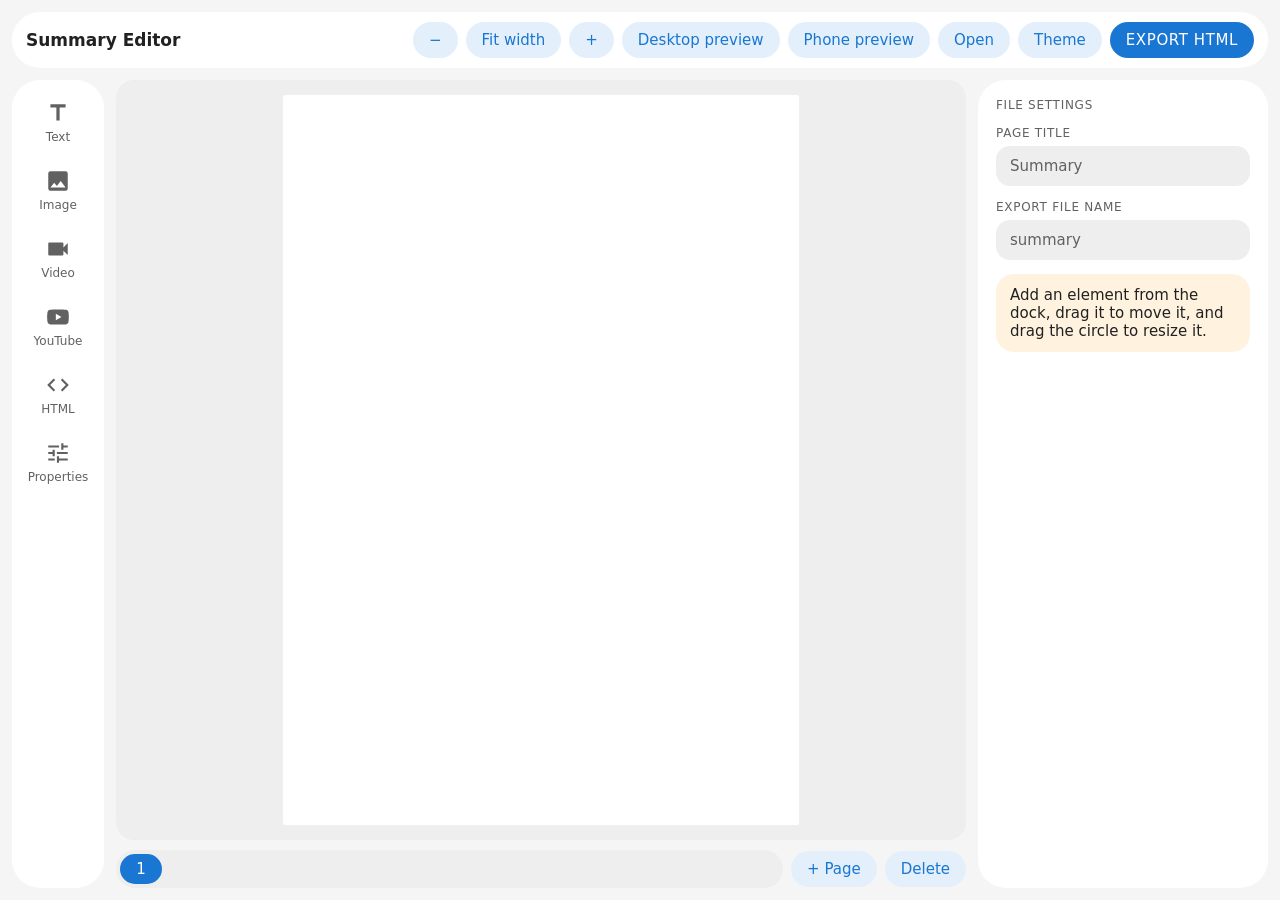
==== index.html @ d38b4205 "the editor page (early version) 0.4" ====
<!doctype html>
<html lang="en" dir="ltr"><head><meta charset="utf-8">
<meta name="viewport" content="width=device-width,initial-scale=1">
<title>Summary Editor</title>
<style>
:root{--bg:#f5f5f5;--card:#fff;--tx:#212121;--mu:#616161;--ac:#1976d2;--on:#fff;--tint:#e3f0fc;--fld:#eee;--cv:#eee;--warn:#fff3e0;--red:#d32f2f;--sp:cubic-bezier(.34,1.56,.64,1)}
html[data-theme=dark]{--bg:#121212;--card:#1e1e1e;--tx:#e8e8e8;--mu:#a3a3a3;--ac:#64b5f6;--on:#0d2438;--tint:#203447;--fld:#2a2a2a;--cv:#2a2a2a;--warn:#3b2c17;--red:#ef5350}
*{box-sizing:border-box}[hidden]{display:none!important}
html,body{overflow:hidden}body{-webkit-user-select:none;user-select:none;-webkit-touch-callout:none}input,textarea{-webkit-user-select:text;user-select:text}body{margin:0;height:100dvh;display:flex;flex-direction:column;gap:12px;padding:12px;background:var(--bg);color:var(--tx);font:15px Roboto,"Segoe UI",Tahoma,system-ui,sans-serif}
button,input,textarea{font:inherit;color:inherit}
button{border:0;border-radius:999px;padding:9px 16px;background:var(--tint);color:var(--ac);font-weight:500;cursor:pointer;transition:transform .3s var(--sp),background .2s,padding .2s,color .2s}
button:active{transform:scale(1.04)}
:focus-visible{outline:2px solid var(--ac);outline-offset:2px}
.pb{background:var(--ac);color:var(--on);text-transform:uppercase;letter-spacing:.04em}
.pb:active{background:var(--red);color:#fff;padding-inline:28px}
#tb{display:flex;gap:8px;align-items:center;overflow-x:auto;white-space:nowrap;background:var(--card);border-radius:28px;padding:10px 14px;scrollbar-width:none}
#tb>*{flex:none}.ttl{margin-inline-end:auto;font-size:17px}
#mid{flex:1;min-height:0;display:flex;gap:12px}
#dock,#pn{background:var(--card);border-radius:28px}
#dock{flex:none;padding:10px;display:flex;flex-direction:column;gap:4px;overflow:auto}
.tile{display:flex;flex-direction:column;align-items:center;gap:4px;border-radius:18px;padding:10px 4px;min-width:72px;background:none;color:var(--mu);font-size:12px}
.tile svg{flex:none;width:26px;height:26px;fill:currentColor}
.tile:hover,.tile:active{background:var(--tint);color:var(--ac)}
#cen{flex:1;min-width:0;min-height:0;display:flex;flex-direction:column;gap:10px}
#st{flex:1;min-height:0;display:flex;overflow:auto;padding:15px;background:var(--cv);border-radius:18px}
#pw{margin:auto;flex:none;position:relative}
#pg{width:794px;height:1123px;background:#fff;position:absolute;left:0;top:0;transform-origin:0 0;direction:ltr;overflow:hidden;border-radius:4px}
.el{position:absolute;color:#111}.el *{pointer-events:none}#pg .el{cursor:move;touch-action:none}.sl{outline:2px solid var(--ac)}
.el>*:not(.hd){border-radius:inherit;overflow:hidden}
.hd{position:absolute;pointer-events:auto!important}
.hd.c{width:22px;height:22px;background:var(--ac);border-radius:50%}
.hd[data-h=nw]{left:-11px;top:-11px;cursor:nwse-resize}.hd[data-h=se]{right:-11px;bottom:-11px;cursor:nwse-resize}
.hd[data-h=ne]{right:-11px;top:-11px;cursor:nesw-resize}.hd[data-h=sw]{left:-11px;bottom:-11px;cursor:nesw-resize}
.hd[data-h=n],.hd[data-h=s]{left:11px;right:11px;height:14px;cursor:ns-resize}
.hd[data-h=n]{top:-7px}.hd[data-h=s]{bottom:-7px}
.hd[data-h=e],.hd[data-h=w]{top:11px;bottom:11px;width:14px;cursor:ew-resize}
.hd[data-h=e]{right:-7px}.hd[data-h=w]{left:-7px}
.hd:not(.c)::after{content:"";position:absolute;left:50%;top:50%;width:28px;height:6px;margin:-3px -14px;background:var(--ac);border-radius:99px}
.hd[data-h=e]::after,.hd[data-h=w]::after{width:6px;height:28px;margin:-14px -3px}
#tabs{display:flex;gap:8px;align-items:center}
.seg{position:relative;display:flex;flex:1;min-width:0;overflow-x:auto;background:var(--fld);border-radius:999px;padding:4px;touch-action:none;scrollbar-width:none}
#lens{position:absolute;top:4px;bottom:4px;left:0;width:0;background:var(--ac);border-radius:999px;transition:transform .4s var(--sp),width .3s}
.seg button{position:relative;flex:none;min-width:42px;padding:6px 12px;background:none;color:var(--tx);animation:pop .3s}
.seg button.on{color:var(--on)}
#pn{flex:none;width:290px;padding:18px;overflow:auto}
#pn>*{animation:pop .3s}
h4,label{display:block;margin:14px 0 6px;font-size:12px;font-weight:500;text-transform:uppercase;letter-spacing:.06em;color:var(--mu)}
h4{margin-top:0}
input:not([type=range]),textarea{width:100%;margin-top:6px;padding:11px 14px;border:0;border-radius:14px;background:var(--fld);outline:0;font-size:15px;text-transform:none;letter-spacing:0}
input:not([type=range]):focus,textarea:focus{outline:2px solid var(--ac)}
.note{background:var(--warn);border-radius:18px;padding:12px 14px;margin:14px 0;color:var(--tx)}
.row{display:flex;align-items:center;gap:8px}.row input[type=range]{flex:1;min-width:0}.row input[type=number]{width:72px;margin:0;padding:8px 10px}.row button{padding:6px 12px;text-transform:none;letter-spacing:0}
.bt{display:flex;flex-wrap:wrap;gap:8px;margin-top:14px}
input[type=range]{-webkit-appearance:none;appearance:none;width:100%;height:32px;margin:4px 0;padding:0;background:none;direction:ltr}
input[type=range]::-webkit-slider-runnable-track{height:14px;border-radius:99px;background:linear-gradient(var(--ac),var(--ac)) 0 0/var(--v,50%) 100% no-repeat var(--fld)}
input[type=range]::-moz-range-track{height:14px;border-radius:99px;background:var(--fld)}
input[type=range]::-moz-range-progress{height:14px;border-radius:99px;background:var(--ac)}
input[type=range]::-webkit-slider-thumb{-webkit-appearance:none;width:8px;height:32px;margin-top:-9px;border:0;border-radius:99px;background:var(--ac);transition:transform .25s var(--sp);transform:scale(calc(var(--sx,1)*var(--g,1)),var(--g,1))}
input[type=range]::-moz-range-thumb{width:8px;height:32px;border:0;border-radius:99px;background:var(--ac);transition:transform .25s var(--sp);transform:scale(calc(var(--sx,1)*var(--g,1)),var(--g,1))}
input[type=range]:active{--g:1.25}
dialog{border:0;border-radius:28px;padding:22px;background:var(--card);color:var(--tx);width:min(92vw,400px)}
dialog::backdrop{background:#757575}dialog[open]{animation:pop .3s}
#pv{position:fixed;inset:0;z-index:9;background:var(--bg);display:flex;flex-direction:column;align-items:center;justify-content:center;gap:10px;padding:12px}
#pv iframe{border:0;border-radius:18px;background:#fff;height:calc(100% - 56px);max-width:100%}
@keyframes pop{from{opacity:0;filter:blur(6px);transform:scale(.92)}}
@media(max-width:900px){#mid{flex-direction:column}#cen{order:1}#dock{order:3;flex-direction:row;padding:6px}.tile{flex:1;min-width:0}
#pn{order:2;flex:none;width:auto;max-height:0;padding:0 18px;transition:max-height .35s cubic-bezier(.2,.8,.2,1),padding .35s}#pn.open{max-height:38vh;padding:18px}}
@media(prefers-reduced-motion:reduce){*,::before,::after{animation:none!important;transition:none!important}}
</style></head><body>
<header id="tb"><b class="ttl">Summary Editor</b>
<button data-k="zo">−</button><button data-k="zf">Fit width</button><button data-k="zi">+</button>
<button data-k="pc">Desktop preview</button><button data-k="ph">Phone preview</button><button data-k="op">Open</button><button data-k="th">Theme</button><button data-k="ex" class="pb">Export HTML</button></header>
<main id="mid"><nav id="dock"></nav>
<section id="cen"><div id="st"><div id="pw"><div id="pg"></div></div></div>
<div id="tabs"><div class="seg" id="seg"><i id="lens"></i></div><button data-k="np">+ Page</button><button data-k="dp">Delete</button></div></section>
<aside id="pn"></aside></main>
<dialog id="dl"><h3 id="dh"></h3><input id="du" dir="ltr" placeholder="Paste link here"><div class="bt"><button id="dg" class="pb">Add link</button><button id="df">Choose file</button><button id="dx">Cancel</button></div></dialog>
<div id="pv" hidden><button class="pb" id="cl">Close</button><iframe id="fr"></iframe></div>
<script>
const W=794,H=1123,$=q=>document.querySelector(q);
let P=[{e:[]}],c=0,sel=null,s=1,nid=1,d=null,z=1,fw=false,M={t:'Summary',f:'summary'};
const cur=()=>P[c].e,F=()=>cur().find(e=>e.id==sel);
function mk(e){
 const q=t=>String(t).replace(/&/g,'&amp;').replace(/"/g,'&quot;').replace(/</g,'&lt;'),f='style="width:100%;height:100%;';
 let i;
 if(e.t=='img')i=`<img src="${q(e.v)}" ${f}object-fit:contain">`;
 else if(e.t=='vid')i=`<video src="${q(e.v)}" controls playsinline ${f}object-fit:contain"></video>`;
 else if(e.t=='yt'){const y=e.v.split('embed/')[1];i=/^https?:$/.test(location.protocol)?`<iframe src="${q(e.v)}" referrerpolicy="strict-origin-when-cross-origin" allowfullscreen ${f}border:0"></iframe>`:`<a href="https://youtu.be/${y}" target="_blank" style="display:flex;align-items:center;justify-content:center;width:100%;height:100%;background:#000 url(https://i.ytimg.com/vi/${y}/hqdefault.jpg) center/cover;color:#fff;font-size:56px;text-decoration:none">▶</a>`}
 else if(e.t=='html')i=`<iframe sandbox="allow-scripts" srcdoc="${q(e.v)}" ${f}border:0"></iframe>`;
 else i=`<div dir="auto" style="font-size:${e.fs||24}px;white-space:pre-wrap">${q(e.v)}</div>`;
 return `<div class="el" data-i="${e.id}" style="left:${e.x}px;top:${e.y}px;width:${e.w}px;height:${e.h}px;border-radius:${e.r||0}px;transform:rotate(${e.a||0}deg)">${i}</div>`}
function stage(){
 const st=$('#st');s=Math.max(.1,Math.min(1.5,(st.clientWidth-30)/W,fw?9:(st.clientHeight-30)/H))*z;
 $('#pw').style.cssText=`width:${W*s}px;height:${H*s}px`;
 const g=$('#pg');g.style.transform=`scale(${s})`;g.innerHTML=cur().map(mk).join('');
 const el=g.querySelector(`[data-i="${sel}"]`);
 if(el){el.classList.add('sl');el.insertAdjacentHTML('beforeend',['n','s','e','w'].map(h=>`<i class="hd" data-h="${h}"></i>`).join('')+['nw','ne','sw','se'].map(h=>`<i class="hd c" data-h="${h}"></i>`).join(''))}}
function draw(){
 stage();
 tabs();
 const e=F(),p=$('#pn');if(e)p.classList.add('open');
 if(!e){p.innerHTML='<h4>File settings</h4><label>Page title<input id="mt"></label><label>Export file name<input id="mf"></label><p class="note">Add an element from the dock, drag it to move it, and drag the circle to resize it.</p>';$('#mt').value=M.t;$('#mf').value=M.f;return}
 p.innerHTML=(e.t=='txt'||e.t=='html'?'<textarea id="tv" rows="8"></textarea>':'')+(e.t=='html'?'<h4 style="margin-top:16px">AI helper</h4><p class="note">Describe what you want, copy the prompt, paste it into any AI, then paste its answer in the box above.</p><textarea id="ai" rows="3" placeholder="e.g. an animated bar chart of monthly sales"></textarea><div class="bt"><button data-a="cp">Copy prompt</button></div>':'')
  +(e.t=='txt'?`<p>Font size <input id="fs" type="number" value="${e.fs||24}"></p>`:'')
  +`<label>Corner radius<div class="row"><input id="rr" type="range" min="0" max="400" value="${e.r||0}" style="--v:${(e.r||0)/4}%"><input id="rn" type="number" value="${e.r||0}"><button data-a="r0">Reset</button></div></label><label>Rotation<div class="row"><input id="ra" type="range" min="-180" max="180" value="${e.a||0}" style="--v:${((e.a||0)+180)/3.6}%"><input id="an" type="number" value="${e.a||0}"><button data-a="a0">Reset</button></div></label>`+'<div class="bt"><button data-a="dup">Duplicate</button><button data-a="del">Delete</button><button data-a="up">Forward</button><button data-a="dn">Back</button></div>';
 const t=$('#tv');if(t)t.value=e.v}
const AIP='You are generating an HTML snippet that will run inside a sandboxed iframe placed on an A4 page (794x1123 px) in a visual page editor. The user can resize the iframe freely. Rules: (1) Output ONE self-contained HTML snippet only, with no markdown fences and no explanation. (2) Inline all CSS and JavaScript. External resources are blocked except scripts from cdnjs.cloudflare.com or cdn.jsdelivr.net (use an exact pinned version) and Google Fonts. No remote images: use inline SVG, CSS or data URIs. (3) Start with html,body{margin:0;width:100%;height:100%} and make the layout fill and adapt to whatever size the iframe has (use %, flex, grid, vw/vh, SVG viewBox; avoid fixed pixel page sizes). (4) Transparent background unless I ask for one. Use a clean system font stack and set dir=rtl if the content is Arabic or another RTL language. (5) No alerts, popups, navigation, form submission or network requests. (6) Keep it reasonably short and working on both phone and desktop. What I want: ';
function sp(k,v,src){const e=F(),n=k=='r'?['rr','rn',0,400]:['ra','an',-180,180];v=Math.max(n[2],Math.min(n[3],+v||0));e[k]=v;
 const s=$('#'+n[0]);s.value=v;s.style.setProperty('--v',(v-n[2])/(n[3]-n[2])*100+'%');if(src!=n[1])$('#'+n[1]).value=v;stage()}
function tabs(){const g=$('#seg');
 if(g.querySelectorAll('button').length!=P.length){g.querySelectorAll('button').forEach(b=>b.remove());P.forEach((_,i)=>{const b=document.createElement('button');b.dataset.p=i;b.textContent=i+1;g.append(b)})}
 g.querySelectorAll('button').forEach(b=>b.classList.toggle('on',+b.dataset.p==c));
 const b=g.querySelector('.on'),Ln=$('#lens'),x=b.offsetLeft;Ln.style.width=b.offsetWidth+'px';Ln.style.transform=`translateX(${x}px) scaleX(1.15)`;
 clearTimeout(Ln.t);Ln.t=setTimeout(()=>Ln.style.transform=`translateX(${x}px)`,160)}
function add(t,v,w,h){const e={id:nid++,t,v,x:Math.round((W-w)/2),y:60,w:Math.round(w),h:Math.round(h)};cur().push(e);sel=e.id;draw()}
function pick(acc,cb,txt){const i=document.createElement('input');i.type='file';i.accept=acc;
 i.onchange=()=>{const r=new FileReader();r.onload=()=>cb(r.result);txt?r.readAsText(i.files[0]):r.readAsDataURL(i.files[0])};i.click()}
function exp(){
 const j=JSON.stringify({m:M,p:P}).replace(/</g,'\\u003c');
 return `<!doctype html><html lang="en" dir="ltr"><head><meta charset="utf-8"><meta name="viewport" content="width=device-width,initial-scale=1"><title>${M.t.replace(/</g,'&lt;')}</title><script>document.documentElement.style.setProperty('--s',Math.min(1.4,document.documentElement.clientWidth/794))<\/script><style>
:root{--s:.4}html{overflow-x:hidden}body{margin:0;padding-top:44px;background:#e4e6ea}
.w{width:calc(794px*var(--s));height:calc(1123px*var(--s));margin:0 auto 12px}
.p{width:794px;height:1123px;transform:scale(var(--s));transform-origin:0 0;background:#fff;position:relative;overflow:hidden;box-shadow:0 1px 8px #0003}
.el{position:absolute;color:#111;font-family:"Segoe UI",Tahoma,sans-serif}.el>*{border-radius:inherit;overflow:hidden}.w{overflow:hidden}
.pill{position:fixed;top:max(8px,env(safe-area-inset-top));left:50%;transform:translateX(-50%);background:#212121;color:#fff;border-radius:99px;padding:5px 14px;z-index:5;font:14px sans-serif;display:flex;gap:6px;align-items:center}
.pill input{width:42px;text-align:center;border:0;border-radius:6px;padding:2px;font:inherit}
@media(max-width:700px){.pill{font-size:28px;padding:10px 26px;gap:12px}.pill input{width:90px;font-size:28px}body{padding-top:96px}}@page{size:A4;margin:0}@media print{.pill{display:none}body{padding:0;background:#fff}.w{width:794px;height:1123px;margin:0;break-after:page}.p{transform:none;box-shadow:none}}
</style></head><body><div class="pill"><input id="n" type="number" value="1" min="1"><span>/ <b id="t"></b></span></div><div id="b"></div>
<script type="application/json" id="proj">${j}<\/script>
<script>const mk=${mk};
const P=JSON.parse(document.getElementById('proj').textContent).p,B=document.getElementById('b'),I=document.getElementById('n');
document.getElementById('t').textContent=P.length;
B.innerHTML=P.map(p=>'<div class="w"><div class="p">'+p.e.map(mk).join('')+'</div></div>').join('');
const ws=[...document.querySelectorAll('.w')];
const fit=()=>document.documentElement.style.setProperty('--s',Math.min(1.4,document.documentElement.clientWidth/794));fit();addEventListener('resize',fit);
addEventListener('scroll',()=>{let k=0;ws.forEach((w,i)=>{if(w.getBoundingClientRect().top<innerHeight/2)k=i});I.value=k+1});
I.onchange=()=>{const k=Math.min(ws.length,Math.max(1,+I.value||1));ws[k-1].scrollIntoView({behavior:'smooth'})};
<\/script></body></html>`}
function ask(h,file,cb,fcb){const D=$('#dl');$('#dh').textContent=h;$('#du').value='';$('#df').hidden=!file;D.showModal();
 $('#dg').onclick=()=>{const u=$('#du').value.trim();if(u){D.close();cb(u)}};
 $('#df').onclick=()=>{D.close();fcb()};$('#dx').onclick=()=>D.close()}
function prv(k){const f=$('#fr');f.style.width=k=='ph'?'390px':'96vw';f.srcdoc=exp();$('#pv').hidden=false}
$('#pv').onclick=e=>{if((e.target.id=='pv'||e.target.id=='cl')){$('#pv').hidden=true;$('#fr').srcdoc=''}};
document.onclick=ev=>{const b=ev.target.closest('[data-k]'),k=b&&b.dataset.k;if(!k)return;
 if(k=='txt')add('txt','Type here',300,60);
 if(k=='img')pick('image/*',v=>{const m=new Image;m.onload=()=>{const r=Math.min(1,600/m.width);add('img',v,m.width*r,m.height*r)};m.src=v});
 if(k=='vid')ask('Add video',1,u=>add('vid',u,480,270),()=>pick('video/*',v=>add('vid',v,480,270)));
 if(k=='yt')ask('YouTube link',0,u=>{const m=u.match(/(?:v=|youtu\.be\/|embed\/|shorts\/)([\w-]{11})/);m?add('yt','https://www.youtube.com/embed/'+m[1],480,270):alert('Invalid link')});
 if(k=='zi'||k=='zo'||k=='zf'){if(k=='zf'){fw=!fw;b.textContent=fw?'Fit page':'Fit width'}z=k=='zf'?1:Math.min(3,Math.max(.3,z*(k=='zi'?1.2:1/1.2)));stage()}
 if(k=='html')add('html','<h2 style="font-family:sans-serif">Custom HTML</h2>',400,200);
 if(k=='th'){tm=rt.dataset.theme=='dark'?'light':'dark';try{localStorage.setItem('th',tm)}catch(e){}ap()}
 if(k=='pp')$('#pn').classList.toggle('open');
 if(k=='np'){P.splice(c+1,0,{e:[]});c++;sel=null;draw()}
 if(k=='dp'&&P.length>1&&confirm('Delete this page?')){P.splice(c,1);c=Math.max(0,c-1);sel=null;draw()}
 if(k=='pc'||k=='ph')prv(k);
 if(k=='op')pick('.html',t=>{const m=t.match(/id="proj">([\s\S]*?)<\/script>/);if(!m)return alert('This file is not an editor project');const o=JSON.parse(m[1]);P=o.p||o;M=o.m||M;c=0;sel=null;nid=1+Math.max(0,...P.flatMap(p=>p.e.map(e=>e.id)));draw()},1);
 if(k=='ex'){const b=new Blob([exp()],{type:'text/html'}),a=document.createElement('a');a.href=URL.createObjectURL(b);a.download=(M.f||'summary').replace(/\.html$/i,'')+'.html';a.click();
  alert('Size: '+(b.size/1048576).toFixed(1)+' MB'+(b.size>2e7?' — large, consider linking videos':''))}};
const hit=ev=>{const b=document.elementFromPoint(ev.clientX,ev.clientY),q=b&&b.closest('[data-p]');if(q&&+q.dataset.p!=c){c=+q.dataset.p;sel=null;draw()}};
$('#seg').onpointerdown=hit;$('#seg').onpointermove=ev=>{if(ev.buttons)hit(ev)};
$('#pn').oninput=ev=>{const i=ev.target,e=F(),v=i.value;if(i.id=='ai')return;
 if(i.type=='range'){i.style.setProperty('--v',(v-i.min)/(i.max-i.min)*100+'%');i.style.setProperty('--sx',1+Math.min(.8,Math.abs(v-(+i.dataset.p||v))/12));i.dataset.p=v;clearTimeout(i.t);i.t=setTimeout(()=>i.style.setProperty('--sx',1),120)}
 if(i.id=='mt')return M.t=v;if(i.id=='mf')return M.f=v;
 if(i.id=='tv')e.v=v;if(i.id=='fs')e.fs=+v||24;if(i.id=='rr'||i.id=='rn')sp('r',v,i.id);if(i.id=='ra'||i.id=='an')sp('a',v,i.id);stage()};
$('#pn').onclick=ev=>{const a=ev.target.dataset.a,e=F(),L=cur(),i=L.indexOf(e);if(!a)return;
 if(a=='cp'){const x=AIP+($('#ai').value.trim()||'[describe what you want here]'),ta=document.createElement('textarea'),bt=ev.target;ta.value=x;document.body.append(ta);ta.select();try{navigator.clipboard.writeText(x)}catch(_){}document.execCommand('copy');ta.remove();bt.textContent='Copied!';setTimeout(()=>bt.textContent='Copy prompt',1500);return}
 if(a=='r0'||a=='a0')e[a[0]]=0;
 if(a=='del'){L.splice(i,1);sel=null}
 if(a=='dup'){const n={...e,id:nid++,x:e.x+20,y:e.y+20};L.push(n);sel=n.id}
 if(a=='up'&&i<L.length-1)[L[i],L[i+1]]=[L[i+1],L[i]];
 if(a=='dn'&&i>0)[L[i],L[i-1]]=[L[i-1],L[i]];
 draw()};
const pg=$('#pg');
pg.onpointerdown=ev=>{const el=ev.target.closest('.el');
 if(!el){sel=null;draw();return}
 const id=+el.dataset.i,ch=id!=sel;sel=id;const e=F();
 d={h:ev.target.dataset.h,x:ev.clientX,y:ev.clientY,ox:e.x,oy:e.y,ow:e.w,oh:e.h,e};
 if(ch)draw();pg.setPointerCapture(ev.pointerId)};
pg.onpointermove=ev=>{if(!d)return;const dx=(ev.clientX-d.x)/s,dy=(ev.clientY-d.y)/s,e=d.e;
 if(d.h){const a=(e.a||0)*Math.PI/180,co=Math.cos(a),si=Math.sin(a),u=dx*co+dy*si,v=dy*co-dx*si,h=d.h;let w=d.ow,ht=d.oh,sx=0,sy=0;
 if(h.includes('e')){w=Math.max(20,d.ow+u);sx=(w-d.ow)/2}
 if(h.includes('w')){w=Math.max(20,d.ow-u);sx=-(w-d.ow)/2}
 if(h.includes('s')){ht=Math.max(20,d.oh+v);sy=(ht-d.oh)/2}
 if(h.includes('n')){ht=Math.max(20,d.oh-v);sy=-(ht-d.oh)/2}
 const cx=d.ox+d.ow/2+sx*co-sy*si,cy=d.oy+d.oh/2+sx*si+sy*co;
 e.w=Math.round(w);e.h=Math.round(ht);e.x=Math.round(cx-w/2);e.y=Math.round(cy-ht/2)}else{e.x=Math.round(d.ox+dx);e.y=Math.round(d.oy+dy)}
 const n=pg.querySelector(`[data-i="${e.id}"]`);Object.assign(n.style,{left:e.x+'px',top:e.y+'px',width:e.w+'px',height:e.h+'px'})};
pg.onpointerup=()=>{d=null};
new ResizeObserver(stage).observe($('#st'));
addEventListener('keydown',e=>{if(e.key=='Delete'&&sel&&!/INPUT|TEXTAREA/.test(document.activeElement.tagName)){const L=cur();L.splice(L.indexOf(F()),1);sel=null;draw()}});
const IC={txt:['Text','M5 4v3h5.5v12h3V7H19V4z'],img:['Image','M21 19V5a2 2 0 00-2-2H5a2 2 0 00-2 2v14a2 2 0 002 2h14a2 2 0 002-2zM8.5 13.5l2.5 3 3.5-4.5 4.5 6H5z'],vid:['Video','M17 10.5V7a1 1 0 00-1-1H4a1 1 0 00-1 1v10a1 1 0 001 1h12a1 1 0 001-1v-3.5l4 4v-11z'],yt:['YouTube','M21.6 7.2a2.5 2.5 0 00-1.8-1.8C18.2 5 12 5 12 5s-6.2 0-7.8.4a2.5 2.5 0 00-1.8 1.8C2 8.8 2 12 2 12s0 3.2.4 4.8a2.5 2.5 0 001.8 1.8C5.8 19 12 19 12 19s6.2 0 7.8-.4a2.5 2.5 0 001.8-1.8c.4-1.6.4-4.8.4-4.8s0-3.2-.4-4.8zM10 15V9l5.2 3z'],html:['HTML','M9.4 16.6L4.8 12l4.6-4.6L8 6l-6 6 6 6zm5.2 0l4.6-4.6-4.6-4.6L16 6l6 6-6 6z'],pp:['Properties','M3 17v2h6v-2zM3 5v2h10V5zm10 16v-2h8v-2h-8v-2h-2v6zM7 9v2H3v2h4v2h2V9zm14 4v-2H11v2zm-6-4h2V7h4V5h-4V3h-2z']};
$('#dock').innerHTML=Object.entries(IC).map(([k,[n,d]])=>`<button class="tile" data-k="${k}" aria-label="${n}"><svg viewBox="0 0 24 24" aria-hidden="true"><path fill-rule="evenodd" d="${d}"/></svg><span>${n}</span></button>`).join('');
const rt=document.documentElement,mq=matchMedia('(prefers-color-scheme:dark)');let tm=null;try{tm=localStorage.getItem('th')}catch(e){}
const ap=()=>rt.dataset.theme=tm||(mq.matches?'dark':'light');ap();mq.onchange=ap;
draw();
</script></body></html>
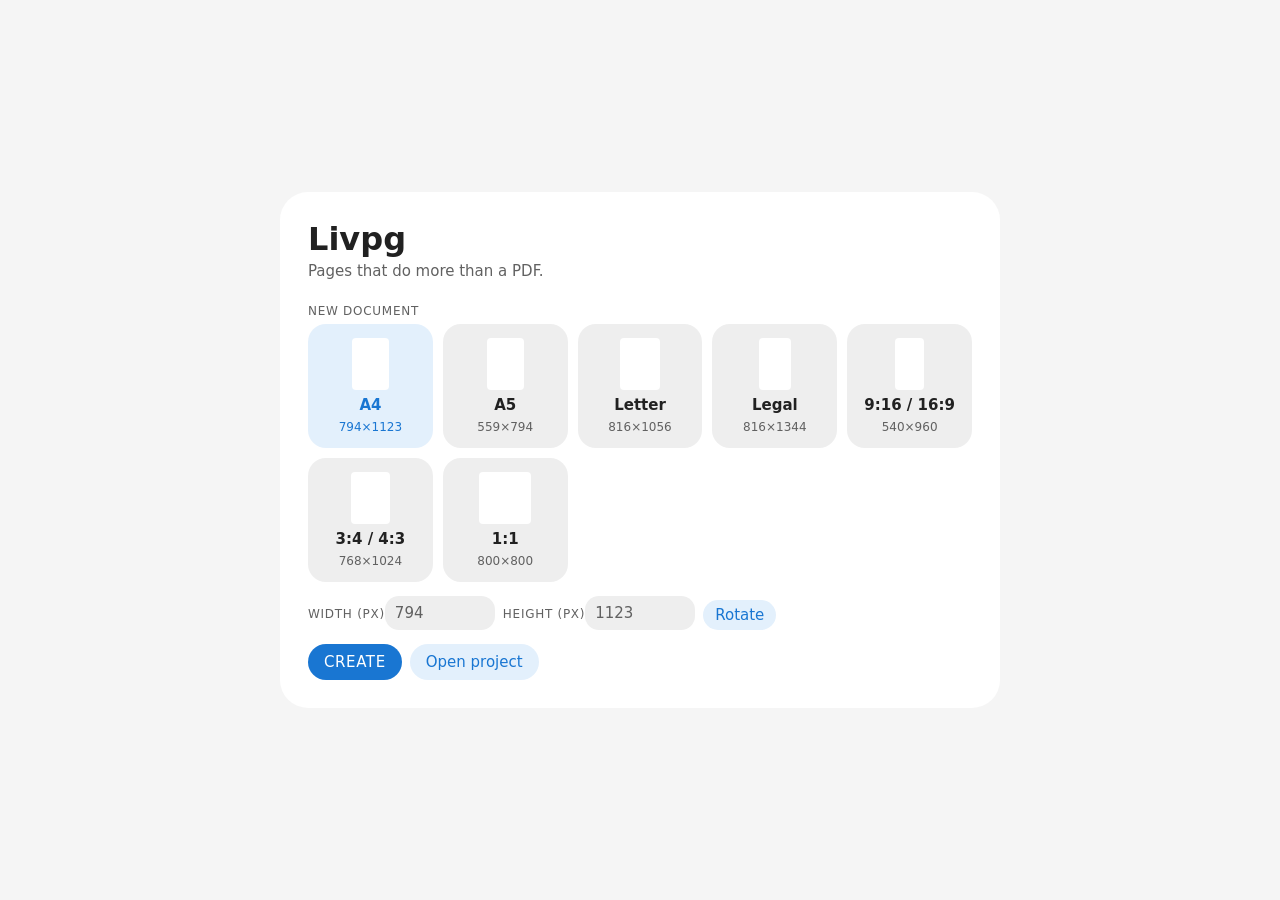
==== commit 6d6446c6: "Livpg v1.0 beta" ====
--- a/index.html
+++ b/index.html
@@ -1,196 +1,119 @@
 <!doctype html>
-<html lang="en" dir="ltr"><head><meta charset="utf-8">
-<meta name="viewport" content="width=device-width,initial-scale=1">
-<title>Summary Editor</title>
-<style>
-:root{--bg:#f5f5f5;--card:#fff;--tx:#212121;--mu:#616161;--ac:#1976d2;--on:#fff;--tint:#e3f0fc;--fld:#eee;--cv:#eee;--warn:#fff3e0;--red:#d32f2f;--sp:cubic-bezier(.34,1.56,.64,1)}
-html[data-theme=dark]{--bg:#121212;--card:#1e1e1e;--tx:#e8e8e8;--mu:#a3a3a3;--ac:#64b5f6;--on:#0d2438;--tint:#203447;--fld:#2a2a2a;--cv:#2a2a2a;--warn:#3b2c17;--red:#ef5350}
-*{box-sizing:border-box}[hidden]{display:none!important}
-html,body{overflow:hidden}body{-webkit-user-select:none;user-select:none;-webkit-touch-callout:none}input,textarea{-webkit-user-select:text;user-select:text}body{margin:0;height:100dvh;display:flex;flex-direction:column;gap:12px;padding:12px;background:var(--bg);color:var(--tx);font:15px Roboto,"Segoe UI",Tahoma,system-ui,sans-serif}
-button,input,textarea{font:inherit;color:inherit}
-button{border:0;border-radius:999px;padding:9px 16px;background:var(--tint);color:var(--ac);font-weight:500;cursor:pointer;transition:transform .3s var(--sp),background .2s,padding .2s,color .2s}
-button:active{transform:scale(1.04)}
-:focus-visible{outline:2px solid var(--ac);outline-offset:2px}
-.pb{background:var(--ac);color:var(--on);text-transform:uppercase;letter-spacing:.04em}
-.pb:active{background:var(--red);color:#fff;padding-inline:28px}
-#tb{display:flex;gap:8px;align-items:center;overflow-x:auto;white-space:nowrap;background:var(--card);border-radius:28px;padding:10px 14px;scrollbar-width:none}
-#tb>*{flex:none}.ttl{margin-inline-end:auto;font-size:17px}
-#mid{flex:1;min-height:0;display:flex;gap:12px}
-#dock,#pn{background:var(--card);border-radius:28px}
-#dock{flex:none;padding:10px;display:flex;flex-direction:column;gap:4px;overflow:auto}
-.tile{display:flex;flex-direction:column;align-items:center;gap:4px;border-radius:18px;padding:10px 4px;min-width:72px;background:none;color:var(--mu);font-size:12px}
-.tile svg{flex:none;width:26px;height:26px;fill:currentColor}
-.tile:hover,.tile:active{background:var(--tint);color:var(--ac)}
-#cen{flex:1;min-width:0;min-height:0;display:flex;flex-direction:column;gap:10px}
-#st{flex:1;min-height:0;display:flex;overflow:auto;padding:15px;background:var(--cv);border-radius:18px}
-#pw{margin:auto;flex:none;position:relative}
-#pg{width:794px;height:1123px;background:#fff;position:absolute;left:0;top:0;transform-origin:0 0;direction:ltr;overflow:hidden;border-radius:4px}
-.el{position:absolute;color:#111}.el *{pointer-events:none}#pg .el{cursor:move;touch-action:none}.sl{outline:2px solid var(--ac)}
-.el>*:not(.hd){border-radius:inherit;overflow:hidden}
-.hd{position:absolute;pointer-events:auto!important}
-.hd.c{width:22px;height:22px;background:var(--ac);border-radius:50%}
-.hd[data-h=nw]{left:-11px;top:-11px;cursor:nwse-resize}.hd[data-h=se]{right:-11px;bottom:-11px;cursor:nwse-resize}
-.hd[data-h=ne]{right:-11px;top:-11px;cursor:nesw-resize}.hd[data-h=sw]{left:-11px;bottom:-11px;cursor:nesw-resize}
-.hd[data-h=n],.hd[data-h=s]{left:11px;right:11px;height:14px;cursor:ns-resize}
-.hd[data-h=n]{top:-7px}.hd[data-h=s]{bottom:-7px}
-.hd[data-h=e],.hd[data-h=w]{top:11px;bottom:11px;width:14px;cursor:ew-resize}
-.hd[data-h=e]{right:-7px}.hd[data-h=w]{left:-7px}
-.hd:not(.c)::after{content:"";position:absolute;left:50%;top:50%;width:28px;height:6px;margin:-3px -14px;background:var(--ac);border-radius:99px}
-.hd[data-h=e]::after,.hd[data-h=w]::after{width:6px;height:28px;margin:-14px -3px}
-#tabs{display:flex;gap:8px;align-items:center}
-.seg{position:relative;display:flex;flex:1;min-width:0;overflow-x:auto;background:var(--fld);border-radius:999px;padding:4px;touch-action:none;scrollbar-width:none}
-#lens{position:absolute;top:4px;bottom:4px;left:0;width:0;background:var(--ac);border-radius:999px;transition:transform .4s var(--sp),width .3s}
-.seg button{position:relative;flex:none;min-width:42px;padding:6px 12px;background:none;color:var(--tx);animation:pop .3s}
-.seg button.on{color:var(--on)}
-#pn{flex:none;width:290px;padding:18px;overflow:auto}
-#pn>*{animation:pop .3s}
-h4,label{display:block;margin:14px 0 6px;font-size:12px;font-weight:500;text-transform:uppercase;letter-spacing:.06em;color:var(--mu)}
-h4{margin-top:0}
-input:not([type=range]),textarea{width:100%;margin-top:6px;padding:11px 14px;border:0;border-radius:14px;background:var(--fld);outline:0;font-size:15px;text-transform:none;letter-spacing:0}
-input:not([type=range]):focus,textarea:focus{outline:2px solid var(--ac)}
-.note{background:var(--warn);border-radius:18px;padding:12px 14px;margin:14px 0;color:var(--tx)}
-.row{display:flex;align-items:center;gap:8px}.row input[type=range]{flex:1;min-width:0}.row input[type=number]{width:72px;margin:0;padding:8px 10px}.row button{padding:6px 12px;text-transform:none;letter-spacing:0}
-.bt{display:flex;flex-wrap:wrap;gap:8px;margin-top:14px}
-input[type=range]{-webkit-appearance:none;appearance:none;width:100%;height:32px;margin:4px 0;padding:0;background:none;direction:ltr}
-input[type=range]::-webkit-slider-runnable-track{height:14px;border-radius:99px;background:linear-gradient(var(--ac),var(--ac)) 0 0/var(--v,50%) 100% no-repeat var(--fld)}
-input[type=range]::-moz-range-track{height:14px;border-radius:99px;background:var(--fld)}
-input[type=range]::-moz-range-progress{height:14px;border-radius:99px;background:var(--ac)}
-input[type=range]::-webkit-slider-thumb{-webkit-appearance:none;width:8px;height:32px;margin-top:-9px;border:0;border-radius:99px;background:var(--ac);transition:transform .25s var(--sp);transform:scale(calc(var(--sx,1)*var(--g,1)),var(--g,1))}
-input[type=range]::-moz-range-thumb{width:8px;height:32px;border:0;border-radius:99px;background:var(--ac);transition:transform .25s var(--sp);transform:scale(calc(var(--sx,1)*var(--g,1)),var(--g,1))}
-input[type=range]:active{--g:1.25}
-dialog{border:0;border-radius:28px;padding:22px;background:var(--card);color:var(--tx);width:min(92vw,400px)}
-dialog::backdrop{background:#757575}dialog[open]{animation:pop .3s}
-#pv{position:fixed;inset:0;z-index:9;background:var(--bg);display:flex;flex-direction:column;align-items:center;justify-content:center;gap:10px;padding:12px}
-#pv iframe{border:0;border-radius:18px;background:#fff;height:calc(100% - 56px);max-width:100%}
-@keyframes pop{from{opacity:0;filter:blur(6px);transform:scale(.92)}}
-@media(max-width:900px){#mid{flex-direction:column}#cen{order:1}#dock{order:3;flex-direction:row;padding:6px}.tile{flex:1;min-width:0}
-#pn{order:2;flex:none;width:auto;max-height:0;padding:0 18px;transition:max-height .35s cubic-bezier(.2,.8,.2,1),padding .35s}#pn.open{max-height:38vh;padding:18px}}
-@media(prefers-reduced-motion:reduce){*,::before,::after{animation:none!important;transition:none!important}}
-</style></head><body>
-<header id="tb"><b class="ttl">Summary Editor</b>
-<button data-k="zo">−</button><button data-k="zf">Fit width</button><button data-k="zi">+</button>
-<button data-k="pc">Desktop preview</button><button data-k="ph">Phone preview</button><button data-k="op">Open</button><button data-k="th">Theme</button><button data-k="ex" class="pb">Export HTML</button></header>
-<main id="mid"><nav id="dock"></nav>
-<section id="cen"><div id="st"><div id="pw"><div id="pg"></div></div></div>
-<div id="tabs"><div class="seg" id="seg"><i id="lens"></i></div><button data-k="np">+ Page</button><button data-k="dp">Delete</button></div></section>
-<aside id="pn"></aside></main>
-<dialog id="dl"><h3 id="dh"></h3><input id="du" dir="ltr" placeholder="Paste link here"><div class="bt"><button id="dg" class="pb">Add link</button><button id="df">Choose file</button><button id="dx">Cancel</button></div></dialog>
-<div id="pv" hidden><button class="pb" id="cl">Close</button><iframe id="fr"></iframe></div>
-<script>
-const W=794,H=1123,$=q=>document.querySelector(q);
-let P=[{e:[]}],c=0,sel=null,s=1,nid=1,d=null,z=1,fw=false,M={t:'Summary',f:'summary'};
-const cur=()=>P[c].e,F=()=>cur().find(e=>e.id==sel);
-function mk(e){
- const q=t=>String(t).replace(/&/g,'&amp;').replace(/"/g,'&quot;').replace(/</g,'&lt;'),f='style="width:100%;height:100%;';
- let i;
- if(e.t=='img')i=`<img src="${q(e.v)}" ${f}object-fit:contain">`;
- else if(e.t=='vid')i=`<video src="${q(e.v)}" controls playsinline ${f}object-fit:contain"></video>`;
- else if(e.t=='yt'){const y=e.v.split('embed/')[1];i=/^https?:$/.test(location.protocol)?`<iframe src="${q(e.v)}" referrerpolicy="strict-origin-when-cross-origin" allowfullscreen ${f}border:0"></iframe>`:`<a href="https://youtu.be/${y}" target="_blank" style="display:flex;align-items:center;justify-content:center;width:100%;height:100%;background:#000 url(https://i.ytimg.com/vi/${y}/hqdefault.jpg) center/cover;color:#fff;font-size:56px;text-decoration:none">▶</a>`}
- else if(e.t=='html')i=`<iframe sandbox="allow-scripts" srcdoc="${q(e.v)}" ${f}border:0"></iframe>`;
- else i=`<div dir="auto" style="font-size:${e.fs||24}px;white-space:pre-wrap">${q(e.v)}</div>`;
- return `<div class="el" data-i="${e.id}" style="left:${e.x}px;top:${e.y}px;width:${e.w}px;height:${e.h}px;border-radius:${e.r||0}px;transform:rotate(${e.a||0}deg)">${i}</div>`}
-function stage(){
- const st=$('#st');s=Math.max(.1,Math.min(1.5,(st.clientWidth-30)/W,fw?9:(st.clientHeight-30)/H))*z;
- $('#pw').style.cssText=`width:${W*s}px;height:${H*s}px`;
- const g=$('#pg');g.style.transform=`scale(${s})`;g.innerHTML=cur().map(mk).join('');
- const el=g.querySelector(`[data-i="${sel}"]`);
- if(el){el.classList.add('sl');el.insertAdjacentHTML('beforeend',['n','s','e','w'].map(h=>`<i class="hd" data-h="${h}"></i>`).join('')+['nw','ne','sw','se'].map(h=>`<i class="hd c" data-h="${h}"></i>`).join(''))}}
-function draw(){
- stage();
- tabs();
- const e=F(),p=$('#pn');if(e)p.classList.add('open');
- if(!e){p.innerHTML='<h4>File settings</h4><label>Page title<input id="mt"></label><label>Export file name<input id="mf"></label><p class="note">Add an element from the dock, drag it to move it, and drag the circle to resize it.</p>';$('#mt').value=M.t;$('#mf').value=M.f;return}
- p.innerHTML=(e.t=='txt'||e.t=='html'?'<textarea id="tv" rows="8"></textarea>':'')+(e.t=='html'?'<h4 style="margin-top:16px">AI helper</h4><p class="note">Describe what you want, copy the prompt, paste it into any AI, then paste its answer in the box above.</p><textarea id="ai" rows="3" placeholder="e.g. an animated bar chart of monthly sales"></textarea><div class="bt"><button data-a="cp">Copy prompt</button></div>':'')
-  +(e.t=='txt'?`<p>Font size <input id="fs" type="number" value="${e.fs||24}"></p>`:'')
-  +`<label>Corner radius<div class="row"><input id="rr" type="range" min="0" max="400" value="${e.r||0}" style="--v:${(e.r||0)/4}%"><input id="rn" type="number" value="${e.r||0}"><button data-a="r0">Reset</button></div></label><label>Rotation<div class="row"><input id="ra" type="range" min="-180" max="180" value="${e.a||0}" style="--v:${((e.a||0)+180)/3.6}%"><input id="an" type="number" value="${e.a||0}"><button data-a="a0">Reset</button></div></label>`+'<div class="bt"><button data-a="dup">Duplicate</button><button data-a="del">Delete</button><button data-a="up">Forward</button><button data-a="dn">Back</button></div>';
- const t=$('#tv');if(t)t.value=e.v}
-const AIP='You are generating an HTML snippet that will run inside a sandboxed iframe placed on an A4 page (794x1123 px) in a visual page editor. The user can resize the iframe freely. Rules: (1) Output ONE self-contained HTML snippet only, with no markdown fences and no explanation. (2) Inline all CSS and JavaScript. External resources are blocked except scripts from cdnjs.cloudflare.com or cdn.jsdelivr.net (use an exact pinned version) and Google Fonts. No remote images: use inline SVG, CSS or data URIs. (3) Start with html,body{margin:0;width:100%;height:100%} and make the layout fill and adapt to whatever size the iframe has (use %, flex, grid, vw/vh, SVG viewBox; avoid fixed pixel page sizes). (4) Transparent background unless I ask for one. Use a clean system font stack and set dir=rtl if the content is Arabic or another RTL language. (5) No alerts, popups, navigation, form submission or network requests. (6) Keep it reasonably short and working on both phone and desktop. What I want: ';
-function sp(k,v,src){const e=F(),n=k=='r'?['rr','rn',0,400]:['ra','an',-180,180];v=Math.max(n[2],Math.min(n[3],+v||0));e[k]=v;
- const s=$('#'+n[0]);s.value=v;s.style.setProperty('--v',(v-n[2])/(n[3]-n[2])*100+'%');if(src!=n[1])$('#'+n[1]).value=v;stage()}
-function tabs(){const g=$('#seg');
- if(g.querySelectorAll('button').length!=P.length){g.querySelectorAll('button').forEach(b=>b.remove());P.forEach((_,i)=>{const b=document.createElement('button');b.dataset.p=i;b.textContent=i+1;g.append(b)})}
- g.querySelectorAll('button').forEach(b=>b.classList.toggle('on',+b.dataset.p==c));
- const b=g.querySelector('.on'),Ln=$('#lens'),x=b.offsetLeft;Ln.style.width=b.offsetWidth+'px';Ln.style.transform=`translateX(${x}px) scaleX(1.15)`;
- clearTimeout(Ln.t);Ln.t=setTimeout(()=>Ln.style.transform=`translateX(${x}px)`,160)}
-function add(t,v,w,h){const e={id:nid++,t,v,x:Math.round((W-w)/2),y:60,w:Math.round(w),h:Math.round(h)};cur().push(e);sel=e.id;draw()}
-function pick(acc,cb,txt){const i=document.createElement('input');i.type='file';i.accept=acc;
- i.onchange=()=>{const r=new FileReader();r.onload=()=>cb(r.result);txt?r.readAsText(i.files[0]):r.readAsDataURL(i.files[0])};i.click()}
-function exp(){
- const j=JSON.stringify({m:M,p:P}).replace(/</g,'\\u003c');
- return `<!doctype html><html lang="en" dir="ltr"><head><meta charset="utf-8"><meta name="viewport" content="width=device-width,initial-scale=1"><title>${M.t.replace(/</g,'&lt;')}</title><script>document.documentElement.style.setProperty('--s',Math.min(1.4,document.documentElement.clientWidth/794))<\/script><style>
-:root{--s:.4}html{overflow-x:hidden}body{margin:0;padding-top:44px;background:#e4e6ea}
-.w{width:calc(794px*var(--s));height:calc(1123px*var(--s));margin:0 auto 12px}
-.p{width:794px;height:1123px;transform:scale(var(--s));transform-origin:0 0;background:#fff;position:relative;overflow:hidden;box-shadow:0 1px 8px #0003}
-.el{position:absolute;color:#111;font-family:"Segoe UI",Tahoma,sans-serif}.el>*{border-radius:inherit;overflow:hidden}.w{overflow:hidden}
-.pill{position:fixed;top:max(8px,env(safe-area-inset-top));left:50%;transform:translateX(-50%);background:#212121;color:#fff;border-radius:99px;padding:5px 14px;z-index:5;font:14px sans-serif;display:flex;gap:6px;align-items:center}
-.pill input{width:42px;text-align:center;border:0;border-radius:6px;padding:2px;font:inherit}
-@media(max-width:700px){.pill{font-size:28px;padding:10px 26px;gap:12px}.pill input{width:90px;font-size:28px}body{padding-top:96px}}@page{size:A4;margin:0}@media print{.pill{display:none}body{padding:0;background:#fff}.w{width:794px;height:1123px;margin:0;break-after:page}.p{transform:none;box-shadow:none}}
-</style></head><body><div class="pill"><input id="n" type="number" value="1" min="1"><span>/ <b id="t"></b></span></div><div id="b"></div>
-<script type="application/json" id="proj">${j}<\/script>
-<script>const mk=${mk};
-const P=JSON.parse(document.getElementById('proj').textContent).p,B=document.getElementById('b'),I=document.getElementById('n');
-document.getElementById('t').textContent=P.length;
-B.innerHTML=P.map(p=>'<div class="w"><div class="p">'+p.e.map(mk).join('')+'</div></div>').join('');
-const ws=[...document.querySelectorAll('.w')];
-const fit=()=>document.documentElement.style.setProperty('--s',Math.min(1.4,document.documentElement.clientWidth/794));fit();addEventListener('resize',fit);
-addEventListener('scroll',()=>{let k=0;ws.forEach((w,i)=>{if(w.getBoundingClientRect().top<innerHeight/2)k=i});I.value=k+1});
-I.onchange=()=>{const k=Math.min(ws.length,Math.max(1,+I.value||1));ws[k-1].scrollIntoView({behavior:'smooth'})};
-<\/script></body></html>`}
-function ask(h,file,cb,fcb){const D=$('#dl');$('#dh').textContent=h;$('#du').value='';$('#df').hidden=!file;D.showModal();
- $('#dg').onclick=()=>{const u=$('#du').value.trim();if(u){D.close();cb(u)}};
- $('#df').onclick=()=>{D.close();fcb()};$('#dx').onclick=()=>D.close()}
-function prv(k){const f=$('#fr');f.style.width=k=='ph'?'390px':'96vw';f.srcdoc=exp();$('#pv').hidden=false}
-$('#pv').onclick=e=>{if((e.target.id=='pv'||e.target.id=='cl')){$('#pv').hidden=true;$('#fr').srcdoc=''}};
-document.onclick=ev=>{const b=ev.target.closest('[data-k]'),k=b&&b.dataset.k;if(!k)return;
- if(k=='txt')add('txt','Type here',300,60);
- if(k=='img')pick('image/*',v=>{const m=new Image;m.onload=()=>{const r=Math.min(1,600/m.width);add('img',v,m.width*r,m.height*r)};m.src=v});
- if(k=='vid')ask('Add video',1,u=>add('vid',u,480,270),()=>pick('video/*',v=>add('vid',v,480,270)));
- if(k=='yt')ask('YouTube link',0,u=>{const m=u.match(/(?:v=|youtu\.be\/|embed\/|shorts\/)([\w-]{11})/);m?add('yt','https://www.youtube.com/embed/'+m[1],480,270):alert('Invalid link')});
- if(k=='zi'||k=='zo'||k=='zf'){if(k=='zf'){fw=!fw;b.textContent=fw?'Fit page':'Fit width'}z=k=='zf'?1:Math.min(3,Math.max(.3,z*(k=='zi'?1.2:1/1.2)));stage()}
- if(k=='html')add('html','<h2 style="font-family:sans-serif">Custom HTML</h2>',400,200);
- if(k=='th'){tm=rt.dataset.theme=='dark'?'light':'dark';try{localStorage.setItem('th',tm)}catch(e){}ap()}
- if(k=='pp')$('#pn').classList.toggle('open');
- if(k=='np'){P.splice(c+1,0,{e:[]});c++;sel=null;draw()}
- if(k=='dp'&&P.length>1&&confirm('Delete this page?')){P.splice(c,1);c=Math.max(0,c-1);sel=null;draw()}
- if(k=='pc'||k=='ph')prv(k);
- if(k=='op')pick('.html',t=>{const m=t.match(/id="proj">([\s\S]*?)<\/script>/);if(!m)return alert('This file is not an editor project');const o=JSON.parse(m[1]);P=o.p||o;M=o.m||M;c=0;sel=null;nid=1+Math.max(0,...P.flatMap(p=>p.e.map(e=>e.id)));draw()},1);
- if(k=='ex'){const b=new Blob([exp()],{type:'text/html'}),a=document.createElement('a');a.href=URL.createObjectURL(b);a.download=(M.f||'summary').replace(/\.html$/i,'')+'.html';a.click();
-  alert('Size: '+(b.size/1048576).toFixed(1)+' MB'+(b.size>2e7?' — large, consider linking videos':''))}};
-const hit=ev=>{const b=document.elementFromPoint(ev.clientX,ev.clientY),q=b&&b.closest('[data-p]');if(q&&+q.dataset.p!=c){c=+q.dataset.p;sel=null;draw()}};
-$('#seg').onpointerdown=hit;$('#seg').onpointermove=ev=>{if(ev.buttons)hit(ev)};
-$('#pn').oninput=ev=>{const i=ev.target,e=F(),v=i.value;if(i.id=='ai')return;
- if(i.type=='range'){i.style.setProperty('--v',(v-i.min)/(i.max-i.min)*100+'%');i.style.setProperty('--sx',1+Math.min(.8,Math.abs(v-(+i.dataset.p||v))/12));i.dataset.p=v;clearTimeout(i.t);i.t=setTimeout(()=>i.style.setProperty('--sx',1),120)}
- if(i.id=='mt')return M.t=v;if(i.id=='mf')return M.f=v;
- if(i.id=='tv')e.v=v;if(i.id=='fs')e.fs=+v||24;if(i.id=='rr'||i.id=='rn')sp('r',v,i.id);if(i.id=='ra'||i.id=='an')sp('a',v,i.id);stage()};
-$('#pn').onclick=ev=>{const a=ev.target.dataset.a,e=F(),L=cur(),i=L.indexOf(e);if(!a)return;
- if(a=='cp'){const x=AIP+($('#ai').value.trim()||'[describe what you want here]'),ta=document.createElement('textarea'),bt=ev.target;ta.value=x;document.body.append(ta);ta.select();try{navigator.clipboard.writeText(x)}catch(_){}document.execCommand('copy');ta.remove();bt.textContent='Copied!';setTimeout(()=>bt.textContent='Copy prompt',1500);return}
- if(a=='r0'||a=='a0')e[a[0]]=0;
- if(a=='del'){L.splice(i,1);sel=null}
- if(a=='dup'){const n={...e,id:nid++,x:e.x+20,y:e.y+20};L.push(n);sel=n.id}
- if(a=='up'&&i<L.length-1)[L[i],L[i+1]]=[L[i+1],L[i]];
- if(a=='dn'&&i>0)[L[i],L[i-1]]=[L[i-1],L[i]];
- draw()};
-const pg=$('#pg');
-pg.onpointerdown=ev=>{const el=ev.target.closest('.el');
- if(!el){sel=null;draw();return}
- const id=+el.dataset.i,ch=id!=sel;sel=id;const e=F();
- d={h:ev.target.dataset.h,x:ev.clientX,y:ev.clientY,ox:e.x,oy:e.y,ow:e.w,oh:e.h,e};
- if(ch)draw();pg.setPointerCapture(ev.pointerId)};
-pg.onpointermove=ev=>{if(!d)return;const dx=(ev.clientX-d.x)/s,dy=(ev.clientY-d.y)/s,e=d.e;
- if(d.h){const a=(e.a||0)*Math.PI/180,co=Math.cos(a),si=Math.sin(a),u=dx*co+dy*si,v=dy*co-dx*si,h=d.h;let w=d.ow,ht=d.oh,sx=0,sy=0;
- if(h.includes('e')){w=Math.max(20,d.ow+u);sx=(w-d.ow)/2}
- if(h.includes('w')){w=Math.max(20,d.ow-u);sx=-(w-d.ow)/2}
- if(h.includes('s')){ht=Math.max(20,d.oh+v);sy=(ht-d.oh)/2}
- if(h.includes('n')){ht=Math.max(20,d.oh-v);sy=-(ht-d.oh)/2}
- const cx=d.ox+d.ow/2+sx*co-sy*si,cy=d.oy+d.oh/2+sx*si+sy*co;
- e.w=Math.round(w);e.h=Math.round(ht);e.x=Math.round(cx-w/2);e.y=Math.round(cy-ht/2)}else{e.x=Math.round(d.ox+dx);e.y=Math.round(d.oy+dy)}
- const n=pg.querySelector(`[data-i="${e.id}"]`);Object.assign(n.style,{left:e.x+'px',top:e.y+'px',width:e.w+'px',height:e.h+'px'})};
-pg.onpointerup=()=>{d=null};
-new ResizeObserver(stage).observe($('#st'));
-addEventListener('keydown',e=>{if(e.key=='Delete'&&sel&&!/INPUT|TEXTAREA/.test(document.activeElement.tagName)){const L=cur();L.splice(L.indexOf(F()),1);sel=null;draw()}});
-const IC={txt:['Text','M5 4v3h5.5v12h3V7H19V4z'],img:['Image','M21 19V5a2 2 0 00-2-2H5a2 2 0 00-2 2v14a2 2 0 002 2h14a2 2 0 002-2zM8.5 13.5l2.5 3 3.5-4.5 4.5 6H5z'],vid:['Video','M17 10.5V7a1 1 0 00-1-1H4a1 1 0 00-1 1v10a1 1 0 001 1h12a1 1 0 001-1v-3.5l4 4v-11z'],yt:['YouTube','M21.6 7.2a2.5 2.5 0 00-1.8-1.8C18.2 5 12 5 12 5s-6.2 0-7.8.4a2.5 2.5 0 00-1.8 1.8C2 8.8 2 12 2 12s0 3.2.4 4.8a2.5 2.5 0 001.8 1.8C5.8 19 12 19 12 19s6.2 0 7.8-.4a2.5 2.5 0 001.8-1.8c.4-1.6.4-4.8.4-4.8s0-3.2-.4-4.8zM10 15V9l5.2 3z'],html:['HTML','M9.4 16.6L4.8 12l4.6-4.6L8 6l-6 6 6 6zm5.2 0l4.6-4.6-4.6-4.6L16 6l6 6-6 6z'],pp:['Properties','M3 17v2h6v-2zM3 5v2h10V5zm10 16v-2h8v-2h-8v-2h-2v6zM7 9v2H3v2h4v2h2V9zm14 4v-2H11v2zm-6-4h2V7h4V5h-4V3h-2z']};
-$('#dock').innerHTML=Object.entries(IC).map(([k,[n,d]])=>`<button class="tile" data-k="${k}" aria-label="${n}"><svg viewBox="0 0 24 24" aria-hidden="true"><path fill-rule="evenodd" d="${d}"/></svg><span>${n}</span></button>`).join('');
-const rt=document.documentElement,mq=matchMedia('(prefers-color-scheme:dark)');let tm=null;try{tm=localStorage.getItem('th')}catch(e){}
-const ap=()=>rt.dataset.theme=tm||(mq.matches?'dark':'light');ap();mq.onchange=ap;
-draw();
-</script></body></html>+<html lang="en" dir="ltr">
+  <head>
+    <meta charset="utf-8" />
+    <meta name="viewport" content="width=device-width,initial-scale=1" />
+    <title>Livpg</title>
+    <link rel="stylesheet" href="css/theme.css" />
+    <link rel="stylesheet" href="css/layout.css" />
+    <link rel="stylesheet" href="css/components.css" />
+    <link rel="stylesheet" href="css/home.css" />
+  </head>
+  <body>
+    <!-- Editor shell: app bar, dock (add elements), stage (page), properties panel. Scripts below are plain (no build step). -->
+    <header id="tb" aria-label="Editor toolbar">
+      <div class="toolbar-brand"><button class="icon-button" data-k="home" data-icon="home" aria-label="Home" title="Home"></button><b class="ttl">Livpg</b></div>
+      <div class="toolbar-actions">
+        <div class="toolbar-group" role="group" aria-label="Editing">
+          <button class="icon-button" data-k="undo" data-icon="undo" aria-label="Undo" title="Undo" disabled></button>
+          <button class="icon-button" data-k="redo" data-icon="redo" aria-label="Redo" title="Redo" disabled></button>
+          <button class="icon-button" data-k="multi" data-icon="select" aria-label="Select multiple" title="Select multiple" aria-pressed="false"></button>
+        </div>
+        <div class="toolbar-group" role="group" aria-label="Zoom">
+          <button class="icon-button" data-k="zo" data-icon="minus" aria-label="Zoom out" title="Zoom out"></button>
+          <button class="icon-button" data-k="zf" data-icon="fitWidth" aria-label="Fit width" title="Fit width" aria-pressed="false"></button>
+          <button class="icon-button" data-k="zi" data-icon="plus" aria-label="Zoom in" title="Zoom in"></button>
+        </div>
+        <div class="toolbar-group" role="group" aria-label="Preview">
+          <button class="icon-button" data-k="pc" data-icon="desktop" aria-label="Desktop preview" title="Desktop preview"></button>
+          <button class="icon-button" data-k="ph" data-icon="phone" aria-label="Phone preview" title="Phone preview"></button>
+        </div>
+        <div class="toolbar-group" role="group" aria-label="Project">
+          <button class="icon-button" data-k="op" data-icon="open" aria-label="Open project" title="Open project"></button>
+          <button class="icon-button" data-k="th" data-icon="theme" aria-label="Toggle theme" title="Toggle theme"></button>
+        </div>
+      </div>
+      <span id="save-status" role="status" aria-live="polite"></span>
+      <button class="toolbar-export" data-k="ex" aria-label="Export HTML" title="Export HTML"><span data-export-icon></span><span>Export</span></button>
+    </header>
+    <main id="mid">
+      <nav id="dock"></nav>
+      <section id="cen">
+        <div id="st">
+          <div id="pw"><div id="pg"></div></div>
+        </div>
+        <div id="tabs">
+          <div class="seg" id="seg"><i id="lens"></i></div>
+          <div class="page-order" role="group" aria-label="Reorder current page">
+            <button class="icon-button" data-k="page-prev" aria-label="Move page earlier" title="Move page earlier">←</button>
+            <button class="icon-button" data-k="page-next" aria-label="Move page later" title="Move page later">→</button>
+          </div>
+          <button data-k="np">+ Page</button><button data-k="dp" class="dg">Delete</button>
+        </div>
+      </section>
+      <aside id="pn"></aside>
+    </main>
+    <dialog id="dl">
+      <h3 id="dh"></h3>
+      <input id="du" dir="ltr" placeholder="Paste link here" />
+      <div class="bt">
+        <button id="dg" class="pb">Add link</button><button id="df">Choose file</button
+        ><button id="dx">Cancel</button>
+      </div>
+    </dialog>
+    <dialog id="shape-dialog" aria-labelledby="shape-title">
+      <h3 id="shape-title">Add shape</h3>
+      <div class="shape-grid">
+        <button data-k="shape-rect"><span aria-hidden="true">▭</span>Rectangle</button>
+        <button data-k="shape-ellipse"><span aria-hidden="true">◯</span>Ellipse</button>
+        <button data-k="shape-triangle"><span aria-hidden="true">△</span>Triangle</button>
+        <button data-k="shape-diamond"><span aria-hidden="true">◇</span>Diamond</button>
+        <button data-k="shape-line"><span aria-hidden="true">╱</span>Line</button>
+        <button data-k="shape-arrow"><span aria-hidden="true">→</span>Arrow</button>
+      </div>
+      <div class="bt"><button data-k="shape-close">Cancel</button></div>
+    </dialog>
+    <div id="pv" hidden><button class="pb" id="cl">Close</button><iframe id="fr"></iframe></div>
+    <section id="home" hidden>
+      <div class="hcard">
+        <h1>Livpg</h1>
+        <p class="mu">Pages that do more than a PDF.</p>
+        <h4>New document</h4>
+        <div id="sizes" class="sizes"></div>
+        <div class="row hsize">
+          <label>Width (px)<input id="cw" type="number" min="200" max="3000" /></label>
+          <label>Height (px)<input id="ch" type="number" min="200" max="3000" /></label>
+          <button id="orient">Rotate</button>
+        </div>
+        <div class="bt">
+          <button class="pb" id="hnew">Create</button>
+          <button id="hopen">Open project</button>
+          <button id="hback" hidden>Back to editor</button>
+        </div>
+      </div>
+    </section>
+    <script src="js/state.js"></script>
+    <script src="js/icons.js"></script>
+    <script src="js/render.js"></script>
+    <script src="js/limits.js"></script>
+    <script src="js/theme.js"></script>
+    <script src="js/history.js"></script>
+    <script src="js/stage.js"></script>
+    <script src="js/media.js"></script>
+    <script src="js/drawing.js"></script>
+    <script src="js/rich-text.js"></script>
+    <script src="js/alignment.js"></script>
+    <script src="js/constraints.js"></script>
+    <script src="js/background.js"></script>
+    <script src="js/ai-prompt.js"></script>
+    <script src="js/selection.js"></script>
+    <script src="js/panel.js"></script>
+    <script src="js/interactions.js"></script>
+    <script src="js/viewer-template.js"></script>
+    <script src="js/exporter.js"></script>
+    <script src="js/project.js"></script>
+    <script src="js/home.js"></script>
+    <script src="js/clipboard.js"></script>
+    <script src="js/app.js"></script>
+  </body>
+</html>
--- a/css/theme.css
+++ b/css/theme.css
@@ -0,0 +1,38 @@
+/* Livpg - Theme variables */
+/* Light theme (default). Every colour is a variable. */
+:root {
+  --bg: #f5f5f5;
+  --card: #fff;
+  --tx: #212121;
+  --mu: #616161;
+  --disabled: #aaa;
+  --scroll-thumb: #aaa;
+  --ac: #1976d2;
+  --on: #fff;
+  --tint: #e3f0fc;
+  --fld: #eee;
+  --cv: #eee;
+  --grid: #bdbdbd;
+  --warn: #fff3e0;
+  --red: #d32f2f;
+  --redt: #fdecea;
+  --sp: cubic-bezier(0.34, 1.56, 0.64, 1);
+}
+/* Dark theme: only overrides the variables. */
+html[data-theme="dark"] {
+  --bg: #121212;
+  --card: #1e1e1e;
+  --tx: #e8e8e8;
+  --mu: #a3a3a3;
+  --disabled: #606060;
+  --scroll-thumb: #707070;
+  --ac: #64b5f6;
+  --on: #0d2438;
+  --tint: #203447;
+  --fld: #2a2a2a;
+  --cv: #2a2a2a;
+  --grid: #bdbdbd;
+  --warn: #3b2c17;
+  --red: #ef5350;
+  --redt: #3f2524;
+}
--- a/css/layout.css
+++ b/css/layout.css
@@ -0,0 +1,246 @@
+/* Livpg - App layout (desktop + phone) */
+/* Reset */
+* {
+  box-sizing: border-box;
+}
+[hidden] {
+  display: none !important;
+}
+/* No page scroll: only the stage scrolls */
+html,
+body {
+  overflow: hidden;
+}
+body {
+  -webkit-user-select: none;
+  user-select: none;
+  -webkit-touch-callout: none;
+}
+input,
+textarea {
+  -webkit-user-select: text;
+  user-select: text;
+}
+body {
+  margin: 0;
+  height: 100dvh;
+  display: flex;
+  flex-direction: column;
+  gap: 12px;
+  padding: 12px;
+  background: var(--bg);
+  color: var(--tx);
+  font:
+    15px Roboto,
+    "Segoe UI",
+    Tahoma,
+    system-ui,
+    sans-serif;
+}
+/* Compact grouped toolbar: neutral tools and a single accent export action. */
+#tb {
+  display: flex;
+  gap: 12px;
+  align-items: center;
+  min-height: 64px;
+  flex: none;
+  background: var(--card);
+  border-radius: 28px;
+  padding: 8px 12px;
+}
+.toolbar-brand { display: flex; flex: none; align-items: center; gap: 8px; }
+.ttl { font-size: 17px; letter-spacing: -0.03em; }
+.toolbar-actions { display: flex; align-items: center; gap: 10px; min-width: 0; overflow-x: auto; scrollbar-width: thin; }
+.toolbar-group { display: flex; flex: none; gap: 2px; padding: 3px; border-radius: 16px; background: var(--fld); }
+#save-status { margin-inline-start: auto; flex: 0 1 125px; min-width: 0; font-size: 11px; line-height: 1.35; color: var(--mu); }
+#tb .toolbar-export { flex: none; }
+@media (max-width: 700px) {
+  #tb { display: grid; grid-template-columns: auto 1fr auto; gap: 6px 10px; padding: 8px 10px; border-radius: 22px; }
+  .toolbar-actions { grid-row: 2; grid-column: 1 / -1; width: 100%; }
+  #save-status { text-align: end; font-size: 10px; }
+  #tb .toolbar-export { grid-row: 1; grid-column: 3; }
+}
+/* Main area: dock | stage | properties panel */
+#mid {
+  flex: 1;
+  min-height: 0;
+  display: flex;
+  gap: 12px;
+}
+/* Cards */
+#dock,
+#pn {
+  background: var(--card);
+  border-radius: 28px;
+}
+#dock {
+  flex: none;
+  padding: 10px;
+  display: flex;
+  flex-direction: column;
+  gap: 4px;
+  overflow: auto;
+}
+/* Dock tiles (icon + label) */
+.tile {
+  display: flex;
+  flex-direction: column;
+  align-items: center;
+  gap: 4px;
+  border-radius: 18px;
+  padding: 10px 4px;
+  min-width: 72px;
+  background: none;
+  color: var(--mu);
+  font-size: 12px;
+}
+.tile svg {
+  flex: none;
+  width: 26px;
+  height: 26px;
+  fill: currentColor;
+}
+.tile:hover,
+.tile:active {
+  background: var(--tint);
+  color: var(--ac);
+}
+/* Centre column: stage + page tabs */
+#cen {
+  flex: 1;
+  min-width: 0;
+  min-height: 0;
+  display: flex;
+  flex-direction: column;
+  gap: 10px;
+}
+/* Stage: grey canvas holding the scaled page */
+#st {
+  flex: 1;
+  min-height: 0;
+  display: flex;
+  overflow: auto;
+  padding: 15px;
+  background: var(--cv);
+  border-radius: 18px;
+}
+#pw {
+  margin: auto;
+  flex: none;
+  position: relative;
+}
+/* The page: its size is set per document by JS (fitStage), then scaled with transform */
+#pg {
+  background: #fff;
+  position: absolute;
+  left: 0;
+  top: 0;
+  transform-origin: 0 0;
+  direction: ltr;
+  overflow: hidden;
+  border-radius: 4px;
+}
+#tabs {
+  display: flex;
+  gap: 8px;
+  align-items: center;
+}
+#pn {
+  flex: none;
+  width: 290px;
+  padding: 0;
+  display: flex;
+  flex-direction: column;
+  min-height: 0;
+  overflow: hidden;
+  transition:
+    width 0.35s cubic-bezier(0.2, 0.8, 0.2, 1),
+    padding 0.35s cubic-bezier(0.2, 0.8, 0.2, 1),
+    margin 0.35s cubic-bezier(0.2, 0.8, 0.2, 1),
+    transform 0.35s cubic-bezier(0.2, 0.8, 0.2, 1);
+}
+/* Preview overlay */
+#pv {
+  position: fixed;
+  inset: 0;
+  z-index: 9;
+  background: var(--bg);
+  display: flex;
+  flex-direction: column;
+  align-items: center;
+  justify-content: center;
+  gap: 10px;
+  padding: 12px;
+}
+/* Preview overlay */
+#pv iframe {
+  border: 0;
+  border-radius: 18px;
+  background: #fff;
+  height: calc(100% - 56px);
+  max-width: 100%;
+}
+/* Phone layout: dock at the bottom, panel expands above it */
+@media (max-width: 900px) {
+  #mid {
+    flex-direction: column;
+  }
+  #cen {
+    order: 1;
+  }
+  #dock {
+    order: 3;
+    flex-direction: row;
+    padding: 6px;
+  }
+  .tile {
+    flex: 1;
+    min-width: 0;
+  }
+  #pn {
+    order: 2;
+    flex: none;
+    width: auto;
+    max-height: 0;
+    padding: 0;
+    transition:
+      max-height 0.35s cubic-bezier(0.2, 0.8, 0.2, 1),
+      padding 0.35s;
+  }
+  #pn.open {
+    max-height: 38vh;
+    padding: 0;
+  }
+}
+
+/* Desktop: the Properties tile slides the panel out to the right; the stage takes its place */
+@media (min-width: 901px) {
+  #pn.hide {
+    width: 0;
+    padding: 0;
+    margin-inline-start: -12px;
+    transform: translateX(100%);
+  }
+}
+
+/* Scroll properties independently while layer actions stay at the bottom edge. */
+.panel-content { flex: 1; min-height: 0; overflow: auto; padding: 18px; }
+.panel-footer {
+  flex: none;
+  display: flex;
+  justify-content: space-between;
+  gap: 8px;
+  padding: 10px 12px;
+  background: var(--fld);
+}
+@media (max-width: 900px) {
+  #pn.open { height: 38vh; }
+  .panel-content { padding: 14px; }
+  .panel-footer { padding: 6px 12px; }
+}
+
+
+/* Keep added dock tools reachable without squeezing their touch targets. */
+@media (max-width: 900px) {
+  #dock .tile { flex: 1 0 60px; min-width: 60px; }
+}
--- a/css/components.css
+++ b/css/components.css
@@ -0,0 +1,480 @@
+/* Livpg - Components: buttons, fields, sliders, page elements */
+/* Buttons */
+button,
+input,
+textarea {
+  font: inherit;
+  color: inherit;
+}
+button {
+  border: 0;
+  border-radius: 999px;
+  padding: 9px 16px;
+  background: var(--tint);
+  color: var(--ac);
+  font-weight: 500;
+  cursor: pointer;
+  transition:
+    transform 0.3s var(--sp),
+    background 0.2s,
+    padding 0.2s,
+    color 0.2s;
+}
+button:active {
+  transform: scale(1.04);
+}
+:focus-visible {
+  outline: 2px solid var(--ac);
+  outline-offset: 2px;
+}
+/* Primary button (turns red and widens while pressed) */
+.pb {
+  background: var(--ac);
+  color: var(--on);
+  text-transform: uppercase;
+  letter-spacing: 0.04em;
+}
+.pb:active {
+  background: var(--red);
+  color: #fff;
+  padding-inline: 28px;
+}
+/* Page elements and resize handles */
+.el {
+  position: absolute;
+  color: #111;
+}
+.el * {
+  pointer-events: none;
+}
+#pg .el {
+  cursor: move;
+  touch-action: none;
+}
+.sl {
+  outline: 2px solid var(--ac);
+}
+.el > *:not(.hd) {
+  border-radius: inherit;
+  overflow: hidden;
+}
+.hd {
+  position: absolute;
+  pointer-events: auto !important;
+}
+.hd.c {
+  width: 22px;
+  height: 22px;
+  background: var(--ac);
+  border-radius: 50%;
+}
+.hd[data-h="nw"] {
+  left: -11px;
+  top: -11px;
+  cursor: nwse-resize;
+}
+.hd[data-h="se"] {
+  right: -11px;
+  bottom: -11px;
+  cursor: nwse-resize;
+}
+.hd[data-h="ne"] {
+  right: -11px;
+  top: -11px;
+  cursor: nesw-resize;
+}
+.hd[data-h="sw"] {
+  left: -11px;
+  bottom: -11px;
+  cursor: nesw-resize;
+}
+.hd[data-h="n"],
+.hd[data-h="s"] {
+  left: 11px;
+  right: 11px;
+  height: 14px;
+  cursor: ns-resize;
+}
+.hd[data-h="n"] {
+  top: -7px;
+}
+.hd[data-h="s"] {
+  bottom: -7px;
+}
+.hd[data-h="e"],
+.hd[data-h="w"] {
+  top: 11px;
+  bottom: 11px;
+  width: 14px;
+  cursor: ew-resize;
+}
+.hd[data-h="e"] {
+  right: -7px;
+}
+.hd[data-h="w"] {
+  left: -7px;
+}
+.hd:not(.c)::after {
+  content: "";
+  position: absolute;
+  left: 50%;
+  top: 50%;
+  width: 28px;
+  height: 6px;
+  margin: -3px -14px;
+  background: var(--ac);
+  border-radius: 99px;
+}
+.hd[data-h="e"]::after,
+.hd[data-h="w"]::after {
+  width: 6px;
+  height: 28px;
+  margin: -14px -3px;
+}
+/* Segmented page tabs with a sliding lens */
+.seg {
+  position: relative;
+  display: flex;
+  flex: 1;
+  min-width: 0;
+  overflow-x: auto;
+  background: var(--fld);
+  border-radius: 999px;
+  padding: 4px;
+  touch-action: none;
+  scrollbar-width: none;
+}
+#lens {
+  position: absolute;
+  top: 4px;
+  bottom: 4px;
+  left: 0;
+  width: 0;
+  background: var(--ac);
+  border-radius: 999px;
+  transition:
+    transform 0.4s var(--sp),
+    width 0.3s;
+}
+.seg button {
+  position: relative;
+  flex: none;
+  min-width: 42px;
+  padding: 6px 12px;
+  background: none;
+  color: var(--tx);
+  animation: pop 0.3s;
+}
+.seg button.on {
+  color: var(--on);
+}
+/* Form labels and fields */
+h4,
+label {
+  display: block;
+  margin: 14px 0 6px;
+  font-size: 12px;
+  font-weight: 500;
+  text-transform: uppercase;
+  letter-spacing: 0.06em;
+  color: var(--mu);
+}
+h4 {
+  margin-top: 0;
+}
+input:not([type="range"]),
+textarea {
+  width: 100%;
+  margin-top: 6px;
+  padding: 11px 14px;
+  border: 0;
+  border-radius: 14px;
+  background: var(--fld);
+  outline: 0;
+  font-size: 15px;
+  text-transform: none;
+  letter-spacing: 0;
+}
+input:not([type="range"]):focus,
+textarea:focus {
+  outline: 2px solid var(--ac);
+}
+/* Warning note */
+.note {
+  background: var(--warn);
+  border-radius: 18px;
+  padding: 12px 14px;
+  margin: 14px 0;
+  color: var(--tx);
+}
+/* Slider + number + reset row */
+.row {
+  display: flex;
+  align-items: center;
+  gap: 8px;
+}
+.row input[type="range"] {
+  flex: 1;
+  min-width: 0;
+}
+.row input[type="number"] {
+  width: 72px;
+  margin: 0;
+  padding: 8px 10px;
+}
+.row button {
+  padding: 6px 12px;
+  text-transform: none;
+  letter-spacing: 0;
+}
+.bt {
+  display: flex;
+  flex-wrap: wrap;
+  gap: 8px;
+  margin-top: 14px;
+}
+/* Sliders */
+input[type="range"] {
+  -webkit-appearance: none;
+  appearance: none;
+  width: 100%;
+  height: 32px;
+  margin: 4px 0;
+  padding: 0;
+  background: none;
+  direction: ltr;
+}
+/* Sliders */
+input[type="range"]::-webkit-slider-runnable-track {
+  height: 14px;
+  border-radius: 99px;
+  background: linear-gradient(var(--ac), var(--ac)) 0 0 / var(--v, 50%) 100% no-repeat var(--fld);
+}
+/* Sliders */
+input[type="range"]::-moz-range-track {
+  height: 14px;
+  border-radius: 99px;
+  background: var(--fld);
+}
+/* Sliders */
+input[type="range"]::-moz-range-progress {
+  height: 14px;
+  border-radius: 99px;
+  background: var(--ac);
+}
+/* Sliders */
+input[type="range"]::-webkit-slider-thumb {
+  -webkit-appearance: none;
+  width: 8px;
+  height: 32px;
+  margin-top: -9px;
+  border: 0;
+  border-radius: 99px;
+  background: var(--ac);
+  transition: transform 0.25s var(--sp);
+  transform: scale(calc(var(--sx, 1) * var(--g, 1)), var(--g, 1));
+}
+/* Sliders */
+input[type="range"]::-moz-range-thumb {
+  width: 8px;
+  height: 32px;
+  border: 0;
+  border-radius: 99px;
+  background: var(--ac);
+  transition: transform 0.25s var(--sp);
+  transform: scale(calc(var(--sx, 1) * var(--g, 1)), var(--g, 1));
+}
+/* Sliders */
+input[type="range"]:active {
+  --g: 1.25;
+}
+/* Dialog */
+dialog {
+  border: 0;
+  border-radius: 28px;
+  padding: 22px;
+  background: var(--card);
+  color: var(--tx);
+  width: min(92vw, 400px);
+}
+dialog::backdrop {
+  background: #757575;
+}
+dialog[open] {
+  animation: pop 0.3s;
+}
+/* Animations */
+@keyframes pop {
+  from {
+    opacity: 0;
+    filter: blur(6px);
+    transform: scale(0.92);
+  }
+}
+/* Respect reduced motion */
+@media (prefers-reduced-motion: reduce) {
+  *,
+  ::before,
+  ::after {
+    animation: none !important;
+    transition: none !important;
+  }
+}
+
+/* Destructive actions: soft red fill, red text */
+.dg {
+  background: var(--redt);
+  color: var(--red);
+}
+/* Compact text controls; labels remain available to assistive technology. */
+.text-toolbar { display: grid; gap: 6px; }
+.text-tools { display: flex; flex-wrap: wrap; align-items: center; gap: 4px; }
+.text-tools button {
+  display: inline-flex;
+  align-items: center;
+  justify-content: center;
+  width: 34px;
+  height: 34px;
+  padding: 0;
+  border-radius: 10px;
+  font-size: 16px;
+}
+.text-tools button svg { width: 20px; height: 20px; fill: none; stroke: currentColor; stroke-width: 1.7; }
+.text-tools select,
+.text-tools input:not([type="color"]) {
+  width: auto;
+  min-width: 0;
+  margin: 0;
+  padding: 6px 8px;
+  height: 34px;
+  border: 0;
+  border-radius: 10px;
+  background: var(--fld);
+  color: var(--tx);
+  font: inherit;
+  font-size: 13px;
+}
+.text-fonts select { flex: 1; }
+.text-tools input[type="number"] { width: 58px; }
+.text-color {
+  display: flex;
+  align-items: center;
+  gap: 3px;
+  height: 34px;
+  margin: 0;
+  padding: 4px;
+  border-radius: 10px;
+  background: var(--fld);
+  color: var(--tx);
+  font-size: 15px;
+  text-transform: none;
+}
+.text-color input[type="color"] { width: 23px; height: 25px; margin: 0; padding: 0; border-radius: 5px; cursor: pointer; }
+.text-hint { margin: 8px 0 12px; font-size: 12px; color: var(--mu); }
+/* Inline text overrides the canvas drag and selection rules only while editing. */
+#pg .el.text-editing { cursor: text; touch-action: auto; }
+#pg .el.text-editing #text-editor,
+#pg .el.text-editing #text-editor * {
+  pointer-events: auto;
+  -webkit-user-select: text;
+  user-select: text;
+  touch-action: auto;
+  cursor: text;
+}
+#pg #text-editor {
+  min-height: 100%;
+  width: 100%;
+  outline: none;
+  overflow-wrap: anywhere;
+}
+
+/* Text formatting uses neutral controls in both themes, including pressed states. */
+.text-tools button { background: var(--fld); color: var(--tx); }
+.text-tools button:hover { background: var(--cv); }
+.text-tools button[aria-pressed="true"] { background: var(--mu); color: var(--card); }
+.text-color [data-highlight-toggle] { width: 24px; height: 25px; border-radius: 5px; }
+
+/* Shared action icons and restrained toolbar states. */
+.icon-button svg,
+.toolbar-export svg,
+.element-actions svg,
+.panel-footer svg { width: 20px; height: 20px; fill: none; stroke: currentColor; stroke-width: 1.8; stroke-linecap: round; stroke-linejoin: round; flex: none; }
+.icon-button { width: 36px; height: 36px; padding: 8px; display: inline-flex; align-items: center; justify-content: center; border-radius: 12px; background: none; color: var(--mu); }
+.icon-button:hover { background: var(--card); color: var(--tx); }
+.icon-button[aria-pressed="true"] { background: var(--mu); color: var(--card); }
+.icon-button:disabled { color: var(--disabled); cursor: default; }
+.icon-button:disabled:active { transform: none; }
+.toolbar-export { display: inline-flex; align-items: center; gap: 7px; height: 40px; padding: 8px 14px; background: var(--ac); color: var(--on); border-radius: 14px; font-size: 13px; }
+.toolbar-export > span:first-child { display: flex; }
+#pn .bt { display: grid; grid-template-columns: repeat(auto-fit, minmax(100px, 1fr)); align-items: stretch; gap: 8px; }
+#pn .bt button { min-width: 0; }
+.element-actions button,
+.panel-footer button { display: inline-flex; align-items: center; justify-content: center; gap: 6px; padding: 9px 10px; font-size: 12px; border-radius: 12px; }
+.element-actions button:not(.dg) { background: var(--fld); color: var(--tx); }
+.panel-footer button { flex: 1; background: var(--card); color: var(--mu); }
+.panel-footer button:hover { color: var(--tx); }
+
+/* Vector tools and compact shape choices. */
+.shape-grid { display: grid; grid-template-columns: repeat(3, 1fr); gap: 8px; }
+.shape-grid button { display: flex; flex-direction: column; align-items: center; gap: 5px; padding: 12px 6px; background: var(--fld); color: var(--tx); border-radius: 14px; font-size: 12px; }
+.shape-grid button span { font-size: 30px; line-height: 1; }
+.vector-settings { display: grid; grid-template-columns: repeat(2, minmax(0, 1fr)); gap: 8px; }
+.vector-settings input[type="color"] { height: 40px; padding: 4px; }
+.check-field { display: flex; align-items: center; gap: 8px; text-transform: none; letter-spacing: 0; }
+.check-field input[type="checkbox"] { width: 18px; height: 18px; margin: 0; padding: 0; accent-color: var(--mu); }
+#pg.drawing, #pg.drawing * { cursor: crosshair; touch-action: none; }
+#pg.drawing .el { pointer-events: none; }
+.ink-preview { position: absolute; inset: 0; pointer-events: none; }
+.tile[aria-pressed="true"] { background: var(--fld); color: var(--tx); }
+
+/* Alignment tools share the compact neutral icon style. */
+.alignment-tools { display: grid; grid-template-columns: repeat(6, 1fr); gap: 4px; margin: 12px 0; }
+.alignment-tools button { display: flex; align-items: center; justify-content: center; min-width: 0; height: 34px; padding: 6px; border-radius: 10px; background: var(--fld); color: var(--tx); }
+.alignment-tools svg { width: 20px; height: 20px; fill: none; stroke: currentColor; stroke-width: 1.6; }
+.alignment-tools button:disabled { color: var(--disabled); cursor: default; }
+.alignment-tools.distribution { grid-template-columns: repeat(2, 1fr); }
+#align-target { width: 100%; padding: 9px; border: 0; border-radius: 12px; background: var(--fld); color: var(--tx); font: inherit; }
+.editor-grid { position: absolute; inset: 0; width: 100%; height: 100%; pointer-events: none; }
+
+#bg-scope, #bg-fit, #ai-size { width: 100%; padding: 9px; border: 0; border-radius: 12px; background: var(--fld); color: var(--tx); font: inherit; }
+#bg-color { height: 44px; padding: 4px; }
+
+/* Thin gray scrollbar thumbs with clear tracks throughout the editor. */
+* { scrollbar-width: thin; scrollbar-color: var(--scroll-thumb) transparent; }
+*::-webkit-scrollbar { width: 7px; height: 7px; }
+*::-webkit-scrollbar-track, *::-webkit-scrollbar-corner { background: transparent; }
+*::-webkit-scrollbar-thumb { background: var(--scroll-thumb); border-radius: 999px; }
+*::-webkit-scrollbar-thumb:hover { background: var(--mu); }
+*::-webkit-scrollbar-button { display: none; }
+.seg { scrollbar-width: thin; }
+.page-order { display: flex; flex: none; gap: 2px; background: var(--fld); border-radius: 14px; padding: 2px; }
+.seg button.page-dragging { background: var(--fld); color: var(--mu); }
+.seg button.page-drop { background: var(--fld); color: var(--tx); }
+@media (max-width: 600px) {
+  #tabs { flex-wrap: wrap; gap: 6px; }
+  #seg { flex-basis: 100%; }
+}
+
+.page-content { position: absolute; inset: 0; }
+select[data-grid="mode"] { width: 100%; padding: 9px; border: 0; border-radius: 12px; background: var(--fld); color: var(--tx); font: inherit; }
+#pn button[data-a="cp"]:disabled { background: var(--fld); color: var(--disabled); cursor: default; }
+#pn button[data-a="cp"]:disabled:active { transform: none; }
+
+/* Use WebKit's custom scrollbar path where supported: native color/width
+   styling can otherwise override scrollbar-button rules and restore arrows. */
+@supports selector(::-webkit-scrollbar) {
+  *, .seg, .toolbar-actions { scrollbar-width: auto; scrollbar-color: auto; }
+  *::-webkit-scrollbar { width: 7px; height: 7px; }
+  *::-webkit-scrollbar-button,
+  *::-webkit-scrollbar-button:single-button,
+  *::-webkit-scrollbar-button:double-button {
+    display: none !important;
+    width: 0 !important;
+    height: 0 !important;
+    min-width: 0 !important;
+    min-height: 0 !important;
+    padding: 0 !important;
+    border: 0 !important;
+    background: transparent !important;
+  }
+}
--- a/css/home.css
+++ b/css/home.css
@@ -0,0 +1,68 @@
+/* Livpg - Home screen */
+#home {
+  position: fixed;
+  inset: 0;
+  z-index: 20;
+  display: flex;
+  padding: 16px;
+  overflow: auto;
+  background: var(--bg);
+}
+.hcard {
+  width: min(100%, 720px);
+  margin: auto;
+  padding: 28px;
+  border-radius: 28px;
+  background: var(--card);
+  animation: pop 0.3s;
+}
+.hcard h1 {
+  margin: 0;
+  font-size: 32px;
+}
+.mu {
+  margin: 4px 0 24px;
+  color: var(--mu);
+}
+.sizes {
+  display: grid;
+  grid-template-columns: repeat(auto-fill, minmax(104px, 1fr));
+  gap: 10px;
+}
+.size {
+  display: flex;
+  flex-direction: column;
+  align-items: center;
+  gap: 6px;
+  padding: 14px 8px;
+  border-radius: 18px;
+  background: var(--fld);
+  color: var(--tx);
+}
+.size i {
+  display: block;
+  height: 52px;
+  border-radius: 4px;
+  background: var(--card);
+}
+.size span {
+  font-size: 12px;
+  color: var(--mu);
+}
+.size.on {
+  background: var(--tint);
+  color: var(--ac);
+}
+.size.on span {
+  color: var(--ac);
+}
+.hsize {
+  align-items: flex-end;
+  margin-top: 14px;
+}
+.hsize label {
+  margin: 0;
+}
+.hsize input[type="number"] {
+  width: 110px;
+}
